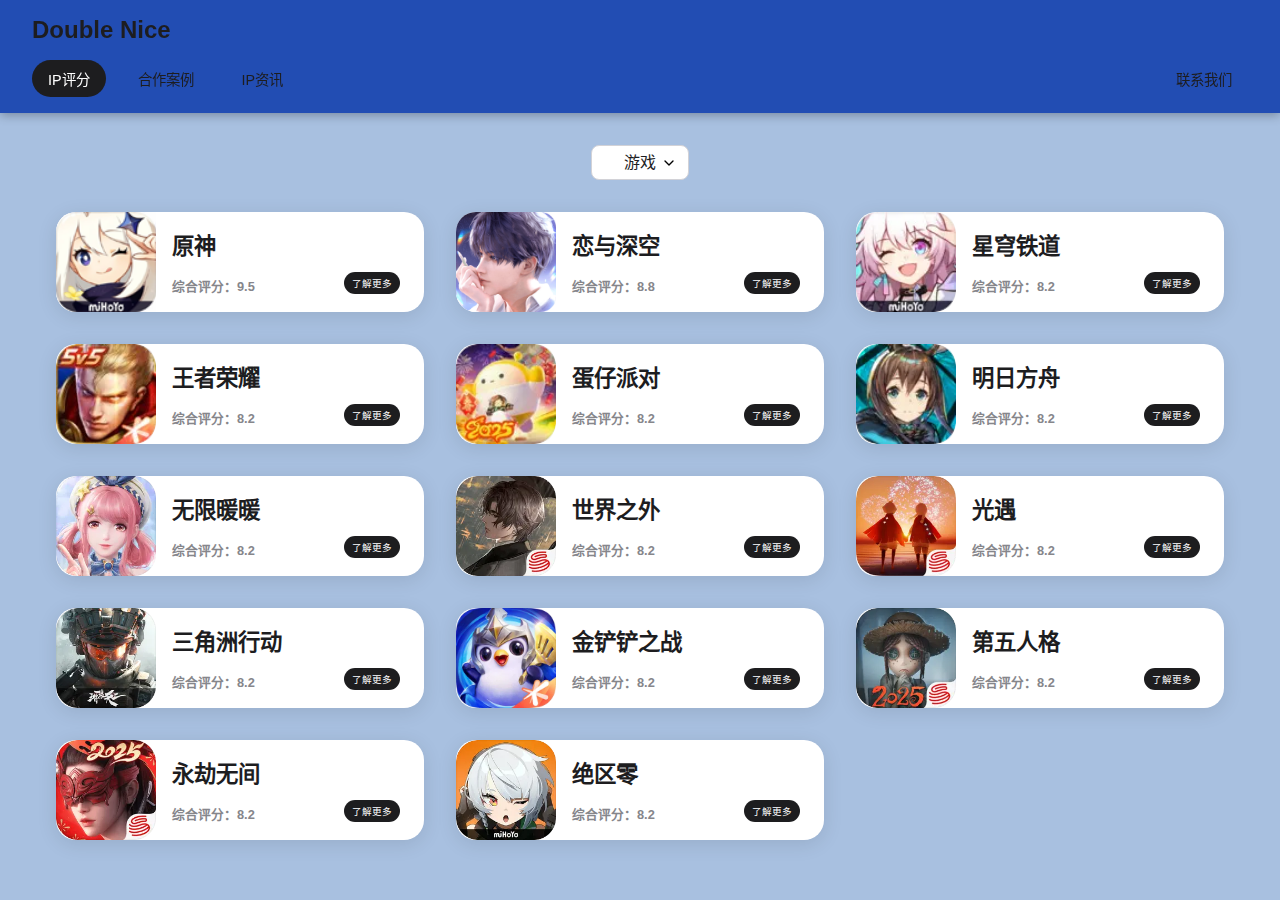
==== index.html @ 370febd1 "Add files via upload" ====
<!DOCTYPE html>
<html lang="zh-CN">
<head>
    <meta charset="UTF-8">
    <meta name="viewport" content="width=device-width, initial-scale=1.0">
    <title>Double Nice</title>
    <link rel="stylesheet" href="styles.css">
</head>
<body>
    <nav class="nav-bar">
        <h1>Double Nice</h1>
        <div class="nav-tabs">
            <div class="tab-group">
                <button class="tab active">IP评分</button>
                <button class="tab">合作案例</button>
                <button class="tab">IP资讯</button>
            </div>
            <button class="contact-btn">联系我们</button>
        </div>
    </nav>

    <main class="container">
        <div class="ip-grid">
            <!-- IP卡片将由JavaScript动态渲染 -->
        </div>
    </main>

    <script src="script.js"></script>
</body>
</html>
---- styles.css ----
* {
    margin: 0;
    padding: 0;
    box-sizing: border-box;
    font-family: -apple-system, BlinkMacSystemFont, "Segoe UI", Roboto, Helvetica, Arial, sans-serif;
}

body {
    background-color: #a8c0e0;/* 背景颜色 */
    color: #1d1d1f;
}

.nav-bar {
    background-color: rgba(0, 47, 167, 0.8);
    backdrop-filter: blur(20px);
    -webkit-backdrop-filter: blur(20px);
    padding: 1rem 2rem;
    position: sticky;
    top: 0;
    z-index: 100;
    box-shadow: 0 2px 10px rgba(0, 0, 0, 0.3);
}

.nav-bar h1 {
    font-size: 1.5rem;
    font-weight: 600;
    margin-bottom: 1rem;
}

.nav-tabs {
    display: flex;
    gap: 1rem;
    justify-content: space-between;
}

.nav-tabs .tab-group {
    display: flex;
    gap: 1rem;
}

.contact-btn {
    padding: 0.5rem 1rem;
    border: none;
    background: none;
    font-size: 0.9rem;
    color: #1d1d1f;
    cursor: pointer;
    border-radius: 20px;
    transition: all 0.3s ease;
}

.contact-btn:hover {
    background-color: rgba(0, 0, 0, 0.05);
}

.tab {
    padding: 0.5rem 1rem;
    border: none;
    background: none;
    font-size: 0.9rem;
    color: #1d1d1f;
    cursor: pointer;
    border-radius: 20px;
    transition: all 0.3s ease;
}

.tab:hover {
    background-color: rgba(0, 0, 0, 0.05);
}

.tab.active {
    background-color: #1d1d1f;
    color: white;
}

.container {
    max-width: 1200px;
    margin: 2rem auto;
    padding: 0 1rem;
}

.type-selector {
    margin-bottom: 2rem;
}

.type-selector select {
    padding: 0.5rem 1rem;
    border-radius: 8px;
    border: 1px solid #ccc;
    font-size: 1rem;
    background-color: white;
}

/* 修改原有的 ip-grid 为基础样式 */
.ip-grid {
    display: grid;
    gap: 2rem;
}

/* 添加游戏卡片的网格布局 */
.ip-grid.game-grid {
    grid-template-columns: repeat(3, 1fr); /* 设置为三列布局 */
}

/* 添加动漫卡片的网格布局 */
.ip-grid.anime-grid {
    grid-template-columns: repeat(auto-fill, minmax(300px, 1fr));
}

/* 基础卡片样式 */
.ip-card {
    position: relative;
    background-color: white;
    border-radius: 20px;
    overflow: hidden;
    box-shadow: 0 4px 20px rgba(0, 0, 0, 0.1);
    transition: transform 0.3s ease, 
    box-shadow 0.3s ease;
}

/* 游戏相关样式 */
.game-style {
    /* 游戏卡片网格 */
    &.ip-grid {
        grid-template-columns: repeat(auto-fill, minmax(300px, 1fr));
    }

    /* 游戏卡片布局 */
    .ip-card {
        display: flex;
        flex-direction: row;
        height: 100px;
    }

    /* 游戏卡片图片 */
    .ip-image {
        width: 100px;
        height: 100px;
        object-fit: contain; /* 修改为 contain 以保持图片比例 */
    }

    /* 游戏卡片信息区 */
    .ip-info {
        flex: 1;
        padding: 1rem;/* 设置内边距，增加内容与边框的距离 */
        display: flex;
        flex-direction: column;/* 垂直排列子元素 */
        justify-content: space-between;
    }

    /* 游戏卡片标题 */
    .ip-info h3 {
        font-size: 1.4rem;
    }

    /* 游戏卡片评分 */
    .score {
        font-size: 0.8rem;
        color: #86868b; /* 设置为灰色 */
    }
}

/* 动漫相关样式 */
.anime-style {
    /* 动漫卡片网格 */
    &.ip-grid {
        grid-template-columns: repeat(auto-fill, minmax(300px, 1fr));
    }

    /* 动漫卡片布局 */
    .ip-card {
        display: flex;
        flex-direction: column;
        height: auto; /* 自动调整高度以适应内容 */
        justify-content: space-between; /* 确保图片和文字信息之间有足够的空间 */
        
    }

    .anime-style .ip-image {
        width: 100%;
        height: auto;
        object-fit: contain; /* 确保图片完整显示 */
        aspect-ratio: 4 / 3; /* 设置图片的宽高比为4:3 */
    }

    /* 动漫卡片信息区 */
    .ip-info {
        flex: 1;
        padding: 1rem;
        display: flex;
        flex-direction: column;/* 垂直排列子元素 */
        justify-content: space-between;
    }

    /* 动漫卡片标题 */
    .ip-info h3 {
        font-size: 1.4rem
    }

    /* 动漫卡片评分 */
    .score {
        font-size: 0.8rem;
        font-weight: 600;
        color: #86868b; /* 设置为灰色 */
    }
}

.ip-card:hover {
    transform: translateY(-5px);
    box-shadow: 0 8px 30px rgba(0, 0, 0, 0.15);
}

.ip-info h3 {
    font-size: 1.2rem;
    margin-bottom: 0.5rem;
}

.score-container {
    margin: 0.5rem 0;
}

.score {
    font-size: 1rem;
    color: #1d1d1f;
}

.learn-more {
    display: inline-block;
    padding: 0.4rem 0.8rem; /* 缩小按钮的内边距 */
    background-color: #1d1d1f;
    color: white;
    text-decoration: none;
    border-radius: 20px;
    font-size: 0.8rem; /* 设置字体大小为0.8rem */
    transition: background-color 0.3s ease;
}

.learn-more:hover {
    background-color: #404040;
}

.ip-info h3 {
    font-size: 1.2rem;
    font-weight: 600;
    margin-bottom: 0.5rem;
}

.score-container {
    margin-bottom: 1rem;
}

.score {
    font-size: 1.2rem;
    font-weight: 600;
    color: #1d1d1f;
}
.learn-more {
    position: absolute; /* 绝对定位，使按钮在父元素内自由定位 */
    bottom: 1.1rem; /* 距离父元素底部1.5rem */
    right: 1.5rem; /* 距离父元素右侧1.5rem */
    padding: 0.25rem 0.5rem; /* 设置按钮内边距，上下0.5rem，左右1rem */
    background-color: #1d1d1f; /* 按钮背景色为深灰色 */
    color: white; /* 按钮文字颜色为白色 */
    border-radius: 20px; /* 设置按钮圆角为20px */
    font-size: 0.6rem; /* 设置字体大小 */
    text-decoration: none; /* 去除文本装饰线 */
    transition: background-color 0.3s ease; /* 背景色过渡效果，持续0.3秒 */
}

.learn-more:hover {
    background-color: #424245; /* 鼠标悬停时，背景色变为较浅的灰色 */
}

.score-details {
    flex: 1;
}

.score-bar {
    margin-bottom: 0.8rem;
}

.score-bar span {
    display: block;
    font-size: 0.8rem;
    color: #86868b;
    margin-bottom: 0.3rem;
}

.progress-bar {
    height: 4px;
    background-color: #f5f5f7;
    border-radius: 2px;
    overflow: hidden;
}

.progress {
    height: 100%;
    background-color: #1d1d1f;
    border-radius: 2px;
    transition: width 0.3s ease;
}

.type-selector {
    margin: 2rem 0;
    text-align: center;
}

.type-selector select {
    padding: 0.5rem 2rem;
    font-size: 1rem;
    border: 1px solid #d2d2d7;
    border-radius: 8px;
    background-color: white;
    color: #1d1d1f;
    cursor: pointer;
    appearance: none;
    -webkit-appearance: none;
    background-image: url("data:image/svg+xml;charset=UTF-8,%3csvg xmlns='http://www.w3.org/2000/svg' viewBox='0 0 24 24' fill='none' stroke='currentColor' stroke-width='2' stroke-linecap='round' stroke-linejoin='round'%3e%3cpolyline points='6 9 12 15 18 9'%3e%3c/polyline%3e%3c/svg%3e");
    background-repeat: no-repeat;
    background-position: right 0.7rem center;
    background-size: 1em;
}

.type-selector select:focus {
    outline: none;
    border-color: #0071e3;
    box-shadow: 0 0 0 3px rgba(0, 113, 227, 0.1);
}

@media (max-width: 768px) {
    .nav-bar {
        padding: 1rem;
    }

    .container {
        margin: 1rem auto;
    }

    .ip-grid {
        gap: 1rem;
    }

    .score-container {
        flex-direction: column;
        gap: 1rem;
    }

    .score {
        font-size: 2rem;
    }
}
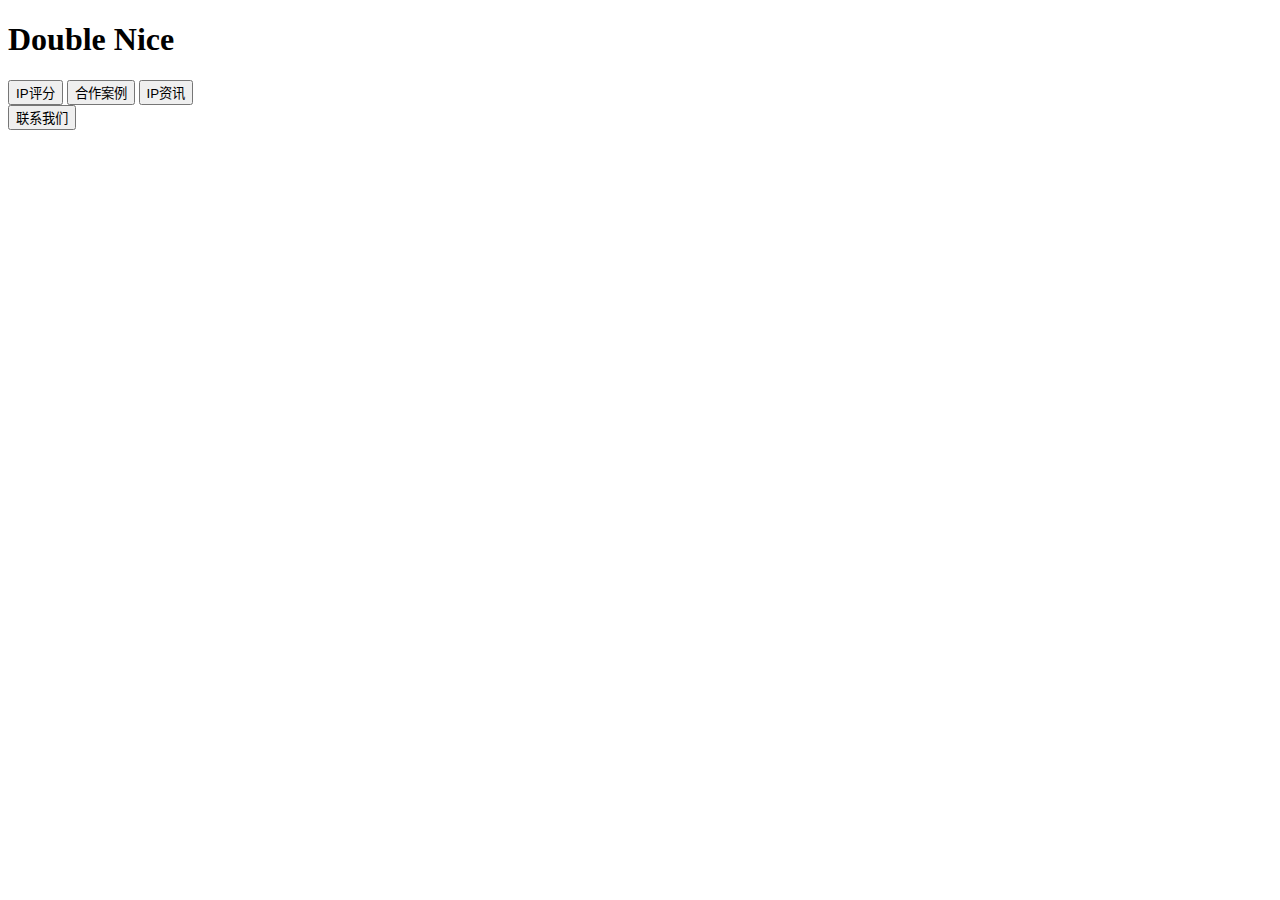
==== commit 2981d768: "Update index.html" ====
--- a/index.html
+++ b/index.html
@@ -4,7 +4,7 @@
     <meta charset="UTF-8">
     <meta name="viewport" content="width=device-width, initial-scale=1.0">
     <title>Double Nice</title>
-    <link rel="stylesheet" href="styles.css">
+    <link rel="stylesheet" href="/DN3/styles.css">
 </head>
 <body>
     <nav class="nav-bar">
@@ -25,6 +25,6 @@
         </div>
     </main>
 
-    <script src="script.js"></script>
+    <script src="/DN3/script.js"></script>
 </body>
-</html>+</html>
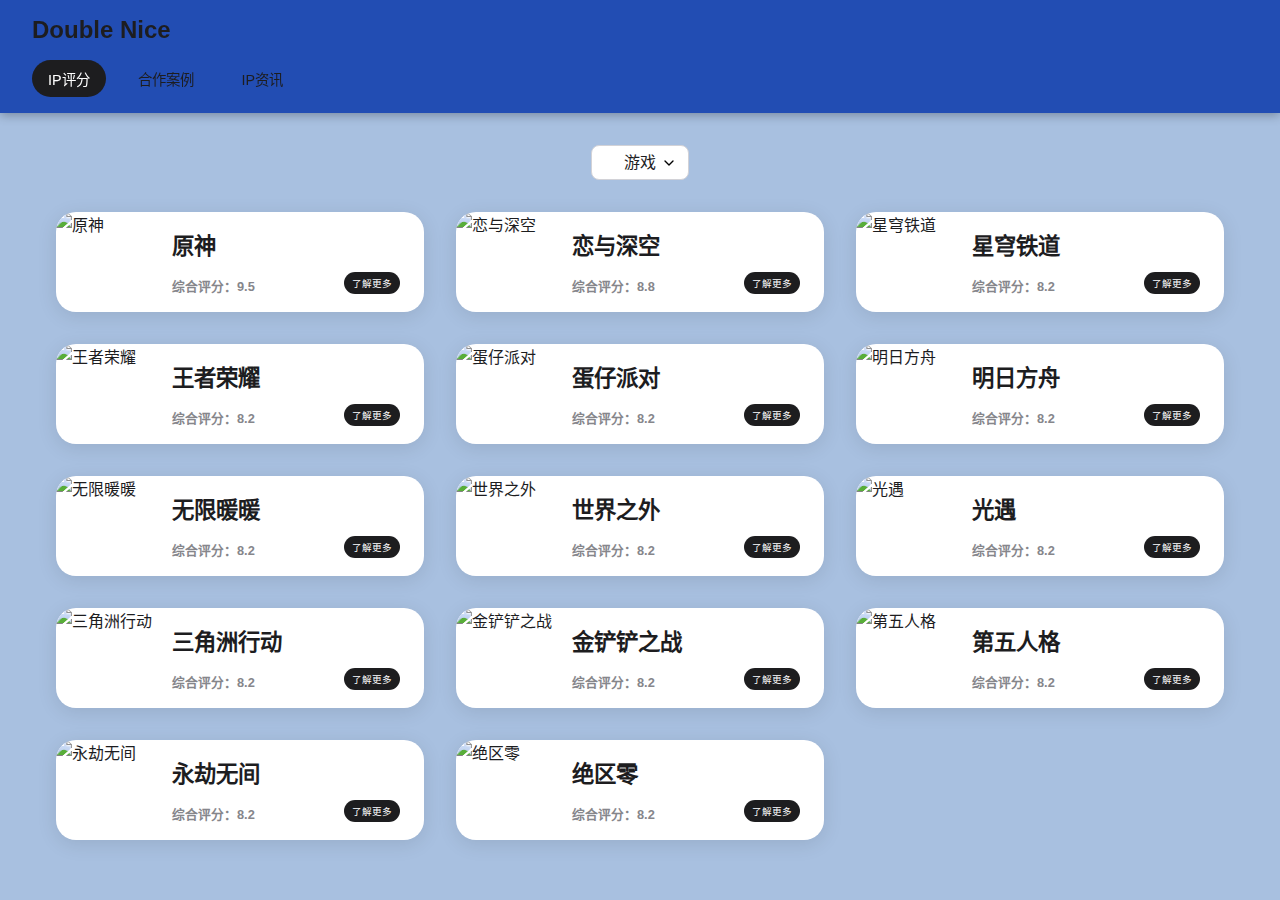
==== commit b88f39a2: "Update index.html" ====
--- a/index.html
+++ b/index.html
@@ -4,7 +4,7 @@
     <meta charset="UTF-8">
     <meta name="viewport" content="width=device-width, initial-scale=1.0">
     <title>Double Nice</title>
-    <link rel="stylesheet" href="/DN3/styles.css">
+    <link rel="stylesheet" href="styles.css">
 </head>
 <body>
     <nav class="nav-bar">
@@ -15,7 +15,6 @@
                 <button class="tab">合作案例</button>
                 <button class="tab">IP资讯</button>
             </div>
-            <button class="contact-btn">联系我们</button>
         </div>
     </nav>
 
@@ -25,6 +24,6 @@
         </div>
     </main>
 
-    <script src="/DN3/script.js"></script>
+    <script src="script.js"></script>
 </body>
 </html>
--- a/styles.css
+++ b/styles.css
@@ -0,0 +1,351 @@
+* {
+    margin: 0;
+    padding: 0;
+    box-sizing: border-box;
+    font-family: -apple-system, BlinkMacSystemFont, "Segoe UI", Roboto, Helvetica, Arial, sans-serif;
+}
+
+body {
+    background-color: #a8c0e0;/* 背景颜色 */
+    color: #1d1d1f;
+}
+
+.nav-bar {
+    background-color: rgba(0, 47, 167, 0.8);
+    backdrop-filter: blur(20px);
+    -webkit-backdrop-filter: blur(20px);
+    padding: 1rem 2rem;
+    position: sticky;
+    top: 0;
+    z-index: 100;
+    box-shadow: 0 2px 10px rgba(0, 0, 0, 0.3);
+}
+
+.nav-bar h1 {
+    font-size: 1.5rem;
+    font-weight: 600;
+    margin-bottom: 1rem;
+}
+
+.nav-tabs {
+    display: flex;
+    gap: 1rem;
+    justify-content: space-between;
+}
+
+.nav-tabs .tab-group {
+    display: flex;
+    gap: 1rem;
+}
+
+.contact-btn {
+    padding: 0.5rem 1rem;
+    border: none;
+    background: none;
+    font-size: 0.9rem;
+    color: #1d1d1f;
+    cursor: pointer;
+    border-radius: 20px;
+    transition: all 0.3s ease;
+}
+
+.contact-btn:hover {
+    background-color: rgba(0, 0, 0, 0.05);
+}
+
+.tab {
+    padding: 0.5rem 1rem;
+    border: none;
+    background: none;
+    font-size: 0.9rem;
+    color: #1d1d1f;
+    cursor: pointer;
+    border-radius: 20px;
+    transition: all 0.3s ease;
+}
+
+.tab:hover {
+    background-color: rgba(0, 0, 0, 0.05);
+}
+
+.tab.active {
+    background-color: #1d1d1f;
+    color: white;
+}
+
+.container {
+    max-width: 1200px;
+    margin: 2rem auto;
+    padding: 0 1rem;
+}
+
+.type-selector {
+    margin-bottom: 2rem;
+}
+
+.type-selector select {
+    padding: 0.5rem 1rem;
+    border-radius: 8px;
+    border: 1px solid #ccc;
+    font-size: 1rem;
+    background-color: white;
+}
+
+/* 修改原有的 ip-grid 为基础样式 */
+.ip-grid {
+    display: grid;
+    gap: 2rem;
+}
+
+/* 添加游戏卡片的网格布局 */
+.ip-grid.game-grid {
+    grid-template-columns: repeat(3, 1fr); /* 设置为三列布局 */
+}
+
+/* 添加动漫卡片的网格布局 */
+.ip-grid.anime-grid {
+    grid-template-columns: repeat(auto-fill, minmax(300px, 1fr));
+}
+
+/* 基础卡片样式 */
+.ip-card {
+    position: relative;
+    background-color: white;
+    border-radius: 20px;
+    overflow: hidden;
+    box-shadow: 0 4px 20px rgba(0, 0, 0, 0.1);
+    transition: transform 0.3s ease, 
+    box-shadow 0.3s ease;
+}
+
+/* 游戏相关样式 */
+.game-style {
+    /* 游戏卡片网格 */
+    &.ip-grid {
+        grid-template-columns: repeat(auto-fill, minmax(300px, 1fr));
+    }
+
+    /* 游戏卡片布局 */
+    .ip-card {
+        display: flex;
+        flex-direction: row;
+        height: 100px;
+    }
+
+    /* 游戏卡片图片 */
+    .ip-image {
+        width: 100px;
+        height: 100px;
+        object-fit: contain; /* 修改为 contain 以保持图片比例 */
+    }
+
+    /* 游戏卡片信息区 */
+    .ip-info {
+        flex: 1;
+        padding: 1rem;/* 设置内边距，增加内容与边框的距离 */
+        display: flex;
+        flex-direction: column;/* 垂直排列子元素 */
+        justify-content: space-between;
+    }
+
+    /* 游戏卡片标题 */
+    .ip-info h3 {
+        font-size: 1.4rem;
+    }
+
+    /* 游戏卡片评分 */
+    .score {
+        font-size: 0.8rem;
+        color: #86868b; /* 设置为灰色 */
+    }
+}
+
+/* 动漫相关样式 */
+.anime-style {
+    /* 动漫卡片网格 */
+    &.ip-grid {
+        grid-template-columns: repeat(auto-fill, minmax(300px, 1fr));
+    }
+
+    /* 动漫卡片布局 */
+    .ip-card {
+        display: flex;
+        flex-direction: column;
+        height: auto; /* 自动调整高度以适应内容 */
+        justify-content: space-between; /* 确保图片和文字信息之间有足够的空间 */
+        
+    }
+
+    .anime-style .ip-image {
+        width: 100%;
+        height: auto;
+        object-fit: contain; /* 确保图片完整显示 */
+        aspect-ratio: 4 / 3; /* 设置图片的宽高比为4:3 */
+    }
+
+    /* 动漫卡片信息区 */
+    .ip-info {
+        flex: 1;
+        padding: 1rem;
+        display: flex;
+        flex-direction: column;/* 垂直排列子元素 */
+        justify-content: space-between;
+    }
+
+    /* 动漫卡片标题 */
+    .ip-info h3 {
+        font-size: 1.4rem
+    }
+
+    /* 动漫卡片评分 */
+    .score {
+        font-size: 0.8rem;
+        font-weight: 600;
+        color: #86868b; /* 设置为灰色 */
+    }
+}
+
+.ip-card:hover {
+    transform: translateY(-5px);
+    box-shadow: 0 8px 30px rgba(0, 0, 0, 0.15);
+}
+
+.ip-info h3 {
+    font-size: 1.2rem;
+    margin-bottom: 0.5rem;
+}
+
+.score-container {
+    margin: 0.5rem 0;
+}
+
+.score {
+    font-size: 1rem;
+    color: #1d1d1f;
+}
+
+.learn-more {
+    display: inline-block;
+    padding: 0.4rem 0.8rem; /* 缩小按钮的内边距 */
+    background-color: #1d1d1f;
+    color: white;
+    text-decoration: none;
+    border-radius: 20px;
+    font-size: 0.8rem; /* 设置字体大小为0.8rem */
+    transition: background-color 0.3s ease;
+}
+
+.learn-more:hover {
+    background-color: #404040;
+}
+
+.ip-info h3 {
+    font-size: 1.2rem;
+    font-weight: 600;
+    margin-bottom: 0.5rem;
+}
+
+.score-container {
+    margin-bottom: 1rem;
+}
+
+.score {
+    font-size: 1.2rem;
+    font-weight: 600;
+    color: #1d1d1f;
+}
+.learn-more {
+    position: absolute; /* 绝对定位，使按钮在父元素内自由定位 */
+    bottom: 1.1rem; /* 距离父元素底部1.5rem */
+    right: 1.5rem; /* 距离父元素右侧1.5rem */
+    padding: 0.25rem 0.5rem; /* 设置按钮内边距，上下0.5rem，左右1rem */
+    background-color: #1d1d1f; /* 按钮背景色为深灰色 */
+    color: white; /* 按钮文字颜色为白色 */
+    border-radius: 20px; /* 设置按钮圆角为20px */
+    font-size: 0.6rem; /* 设置字体大小 */
+    text-decoration: none; /* 去除文本装饰线 */
+    transition: background-color 0.3s ease; /* 背景色过渡效果，持续0.3秒 */
+}
+
+.learn-more:hover {
+    background-color: #424245; /* 鼠标悬停时，背景色变为较浅的灰色 */
+}
+
+.score-details {
+    flex: 1;
+}
+
+.score-bar {
+    margin-bottom: 0.8rem;
+}
+
+.score-bar span {
+    display: block;
+    font-size: 0.8rem;
+    color: #86868b;
+    margin-bottom: 0.3rem;
+}
+
+.progress-bar {
+    height: 4px;
+    background-color: #f5f5f7;
+    border-radius: 2px;
+    overflow: hidden;
+}
+
+.progress {
+    height: 100%;
+    background-color: #1d1d1f;
+    border-radius: 2px;
+    transition: width 0.3s ease;
+}
+
+.type-selector {
+    margin: 2rem 0;
+    text-align: center;
+}
+
+.type-selector select {
+    padding: 0.5rem 2rem;
+    font-size: 1rem;
+    border: 1px solid #d2d2d7;
+    border-radius: 8px;
+    background-color: white;
+    color: #1d1d1f;
+    cursor: pointer;
+    appearance: none;
+    -webkit-appearance: none;
+    background-image: url("data:image/svg+xml;charset=UTF-8,%3csvg xmlns='http://www.w3.org/2000/svg' viewBox='0 0 24 24' fill='none' stroke='currentColor' stroke-width='2' stroke-linecap='round' stroke-linejoin='round'%3e%3cpolyline points='6 9 12 15 18 9'%3e%3c/polyline%3e%3c/svg%3e");
+    background-repeat: no-repeat;
+    background-position: right 0.7rem center;
+    background-size: 1em;
+}
+
+.type-selector select:focus {
+    outline: none;
+    border-color: #0071e3;
+    box-shadow: 0 0 0 3px rgba(0, 113, 227, 0.1);
+}
+
+@media (max-width: 768px) {
+    .nav-bar {
+        padding: 1rem;
+    }
+
+    .container {
+        margin: 1rem auto;
+    }
+
+    .ip-grid {
+        gap: 1rem;
+    }
+
+    .score-container {
+        flex-direction: column;
+        gap: 1rem;
+    }
+
+    .score {
+        font-size: 2rem;
+    }
+}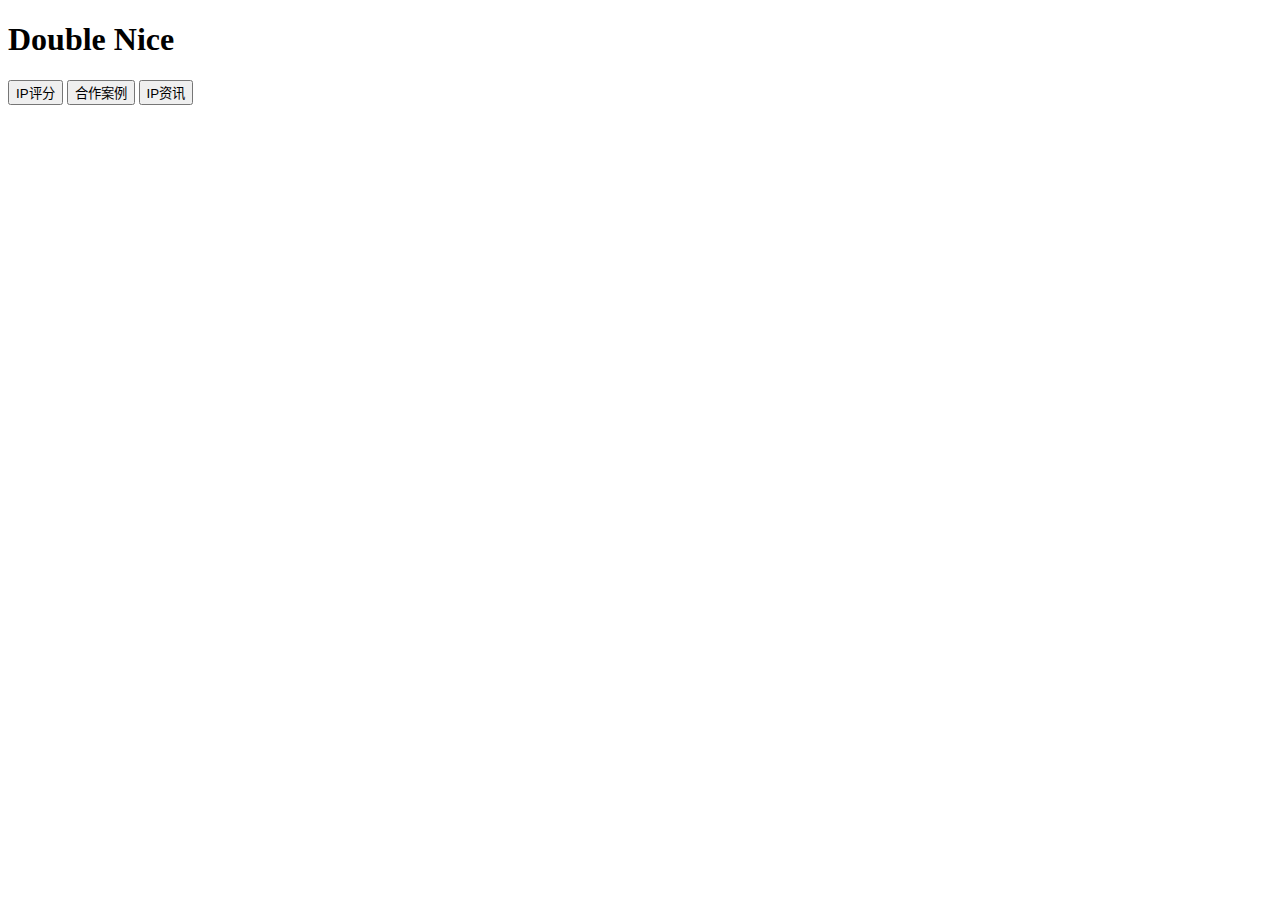
==== commit 2ba640e9: "Update index.html" ====
--- a/index.html
+++ b/index.html
@@ -4,7 +4,7 @@
     <meta charset="UTF-8">
     <meta name="viewport" content="width=device-width, initial-scale=1.0">
     <title>Double Nice</title>
-    <link rel="stylesheet" href="styles.css">
+    <link rel="stylesheet" href="/DN3/styles.css">
 </head>
 <body>
     <nav class="nav-bar">
@@ -24,6 +24,6 @@
         </div>
     </main>
 
-    <script src="script.js"></script>
+    <script src="/DN3/script.js"></script>
 </body>
 </html>
